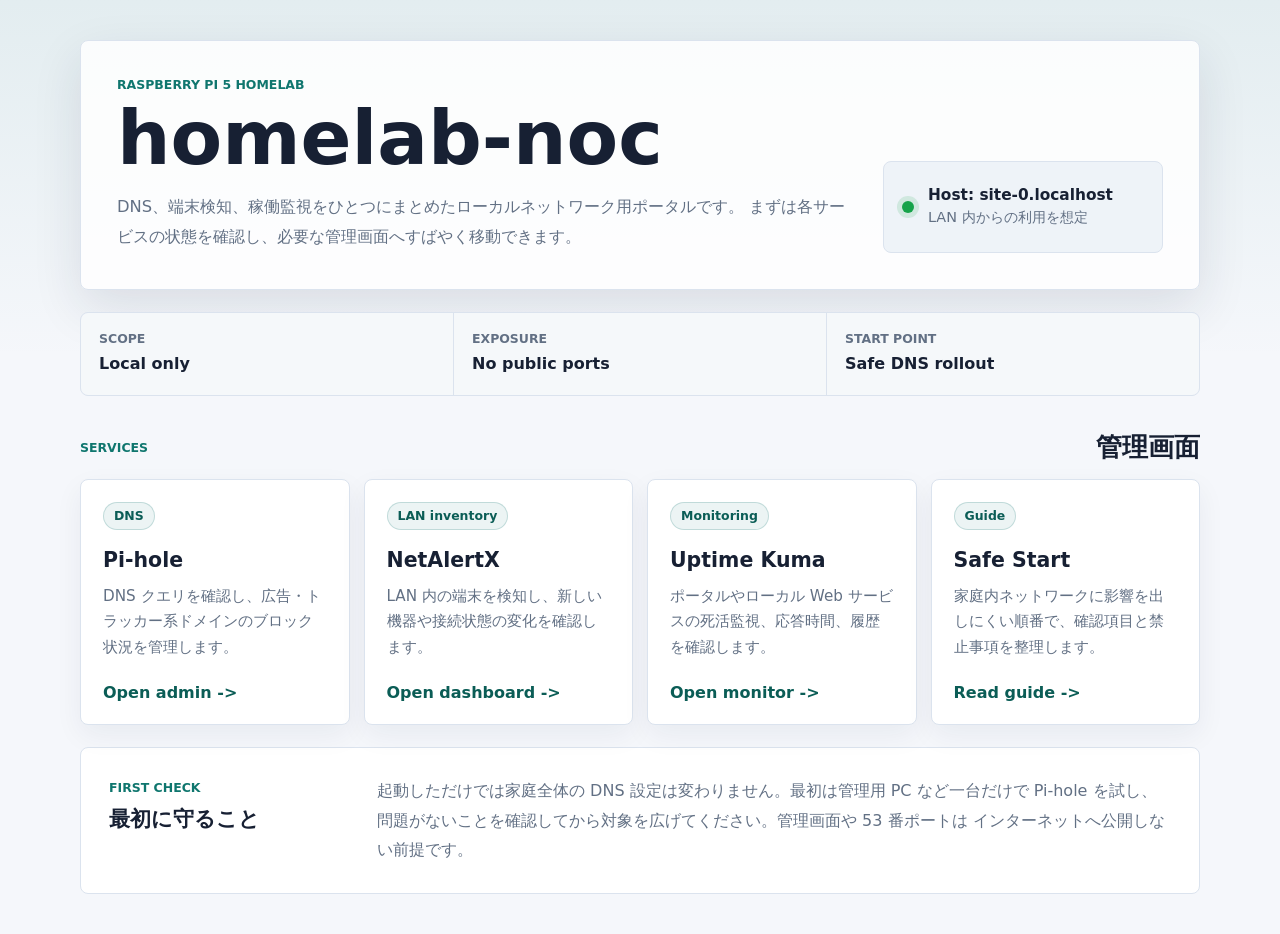
==== portal/index.html @ 11b99c57 "Initial commit: homelab-noc v2" ====
<!doctype html>
<html lang="ja">
<head>
  <meta charset="utf-8" />
  <meta name="viewport" content="width=device-width, initial-scale=1" />
  <title>homelab-noc Portal</title>
  <link rel="stylesheet" href="./style.css" />
</head>
<body>
  <main class="layout">
    <section class="hero">
      <div>
        <p class="eyebrow">Raspberry Pi 5 HomeLab</p>
        <h1>homelab-noc</h1>
        <p class="lead">
          DNS、端末検知、稼働監視をひとつにまとめたローカルネットワーク用ポータルです。
          まずは各サービスの状態を確認し、必要な管理画面へすばやく移動できます。
        </p>
      </div>

      <div class="status-panel" aria-label="portal status">
        <span class="status-dot"></span>
        <div>
          <strong id="hostLabel">Host: loading...</strong>
          <span>LAN 内からの利用を想定</span>
        </div>
      </div>
    </section>

    <section class="summary" aria-label="operational summary">
      <div>
        <span class="summary-label">Scope</span>
        <strong>Local only</strong>
      </div>
      <div>
        <span class="summary-label">Exposure</span>
        <strong>No public ports</strong>
      </div>
      <div>
        <span class="summary-label">Start point</span>
        <strong>Safe DNS rollout</strong>
      </div>
    </section>

    <section class="section-heading">
      <p class="eyebrow">Services</p>
      <h2>管理画面</h2>
    </section>

    <section class="cards" aria-label="service links">
      <a class="card" id="piholeLink" href="#">
        <span class="tag">DNS</span>
        <h3>Pi-hole</h3>
        <p>DNS クエリを確認し、広告・トラッカー系ドメインのブロック状況を管理します。</p>
        <span class="open">Open admin</span>
      </a>

      <a class="card" id="netalertxLink" href="#">
        <span class="tag">LAN inventory</span>
        <h3>NetAlertX</h3>
        <p>LAN 内の端末を検知し、新しい機器や接続状態の変化を確認します。</p>
        <span class="open">Open dashboard</span>
      </a>

      <a class="card" id="uptimeLink" href="#">
        <span class="tag">Monitoring</span>
        <h3>Uptime Kuma</h3>
        <p>ポータルやローカル Web サービスの死活監視、応答時間、履歴を確認します。</p>
        <span class="open">Open monitor</span>
      </a>

      <a class="card" href="./safe-start.html">
        <span class="tag">Guide</span>
        <h3>Safe Start</h3>
        <p>家庭内ネットワークに影響を出しにくい順番で、確認項目と禁止事項を整理します。</p>
        <span class="open">Read guide</span>
      </a>
    </section>

    <section class="notice">
      <div>
        <p class="eyebrow">First check</p>
        <h2>最初に守ること</h2>
      </div>
      <p>
        起動しただけでは家庭全体の DNS 設定は変わりません。最初は管理用 PC など一台だけで
        Pi-hole を試し、問題がないことを確認してから対象を広げてください。管理画面や 53 番ポートは
        インターネットへ公開しない前提です。
      </p>
    </section>
  </main>
  <script src="./main.js"></script>
</body>
</html>
---- portal/style.css ----
:root {
  --bg: #f5f7fb;
  --surface: #ffffff;
  --surface-soft: #eef3f8;
  --text: #172033;
  --muted: #627084;
  --line: #dbe3ee;
  --accent: #0f766e;
  --accent-strong: #0b5d56;
  --shadow: 0 18px 50px rgba(25, 39, 64, 0.11);
}

* {
  box-sizing: border-box;
}

html {
  background: var(--bg);
}

body {
  margin: 0;
  min-height: 100vh;
  font-family: Inter, ui-sans-serif, system-ui, -apple-system, BlinkMacSystemFont, "Segoe UI", sans-serif;
  color: var(--text);
  background:
    linear-gradient(180deg, rgba(15, 118, 110, 0.08), rgba(245, 247, 251, 0) 360px),
    var(--bg);
}

a {
  color: inherit;
}

.layout {
  width: min(1120px, calc(100% - 40px));
  margin: 0 auto;
  padding: 40px 0;
}

.narrow {
  width: min(860px, calc(100% - 40px));
}

.hero {
  display: grid;
  grid-template-columns: minmax(0, 1fr) 280px;
  gap: 28px;
  align-items: end;
  padding: 36px;
  border: 1px solid var(--line);
  border-radius: 8px;
  background: rgba(255, 255, 255, 0.86);
  box-shadow: var(--shadow);
}

.hero.small {
  grid-template-columns: minmax(0, 1fr) auto;
  align-items: center;
  padding: 30px;
}

.eyebrow {
  margin: 0 0 10px;
  color: var(--accent);
  font-size: 0.78rem;
  font-weight: 800;
  letter-spacing: 0;
  text-transform: uppercase;
}

h1,
h2,
h3,
p {
  overflow-wrap: anywhere;
}

h1 {
  margin: 0;
  font-size: clamp(2.4rem, 6vw, 4.7rem);
  line-height: 0.96;
  letter-spacing: 0;
}

h2,
h3 {
  margin: 0;
  letter-spacing: 0;
}

.lead {
  max-width: 760px;
  margin: 18px 0 0;
  color: var(--muted);
  line-height: 1.85;
  font-size: 1.02rem;
}

.status-panel {
  display: flex;
  gap: 14px;
  align-items: center;
  min-height: 92px;
  padding: 18px;
  border: 1px solid var(--line);
  border-radius: 8px;
  background: var(--surface-soft);
}

.status-panel div {
  display: grid;
  gap: 4px;
}

.status-panel strong {
  font-size: 0.96rem;
}

.status-panel span:not(.status-dot) {
  color: var(--muted);
  font-size: 0.9rem;
}

.status-dot {
  width: 12px;
  height: 12px;
  flex: 0 0 auto;
  border-radius: 999px;
  background: #16a34a;
  box-shadow: 0 0 0 5px rgba(22, 163, 74, 0.14);
}

.summary {
  display: grid;
  grid-template-columns: repeat(3, minmax(0, 1fr));
  gap: 1px;
  margin: 22px 0 34px;
  overflow: hidden;
  border: 1px solid var(--line);
  border-radius: 8px;
  background: var(--line);
}

.summary > div {
  display: grid;
  gap: 5px;
  min-height: 82px;
  padding: 18px;
  background: rgba(255, 255, 255, 0.74);
}

.summary-label {
  color: var(--muted);
  font-size: 0.78rem;
  font-weight: 700;
  text-transform: uppercase;
}

.summary strong {
  font-size: 1rem;
}

.section-heading {
  display: flex;
  justify-content: space-between;
  align-items: end;
  gap: 16px;
  margin-bottom: 14px;
}

.section-heading h2 {
  font-size: 1.6rem;
}

.cards {
  display: grid;
  grid-template-columns: repeat(4, minmax(0, 1fr));
  gap: 14px;
}

.card {
  display: flex;
  flex-direction: column;
  min-height: 245px;
  padding: 22px;
  border: 1px solid var(--line);
  border-radius: 8px;
  background: var(--surface);
  color: var(--text);
  text-decoration: none;
  box-shadow: 0 10px 28px rgba(25, 39, 64, 0.06);
  transition: transform 160ms ease, border-color 160ms ease, box-shadow 160ms ease;
}

.card:hover,
.card:focus-visible {
  transform: translateY(-3px);
  border-color: rgba(15, 118, 110, 0.5);
  box-shadow: 0 18px 42px rgba(25, 39, 64, 0.12);
  outline: none;
}

.tag {
  display: inline-flex;
  align-items: center;
  align-self: flex-start;
  min-height: 28px;
  padding: 4px 10px;
  border: 1px solid rgba(15, 118, 110, 0.2);
  border-radius: 999px;
  background: rgba(15, 118, 110, 0.08);
  color: var(--accent-strong);
  font-size: 0.78rem;
  font-weight: 800;
}

.card h3 {
  margin-top: 18px;
  font-size: 1.28rem;
}

.card p {
  margin: 12px 0 22px;
  color: var(--muted);
  line-height: 1.7;
  font-size: 0.95rem;
}

.open {
  margin-top: auto;
  color: var(--accent-strong);
  font-weight: 800;
}

.open::after,
.back::after {
  content: " ->";
}

.notice {
  display: grid;
  grid-template-columns: 240px minmax(0, 1fr);
  gap: 28px;
  margin-top: 22px;
  padding: 28px;
  border: 1px solid var(--line);
  border-radius: 8px;
  background: var(--surface);
  color: var(--muted);
  line-height: 1.85;
}

.notice h2 {
  color: var(--text);
  font-size: 1.34rem;
}

.notice p {
  margin: 0;
}

.back {
  display: inline-flex;
  align-items: center;
  justify-content: center;
  min-height: 42px;
  padding: 8px 14px;
  border: 1px solid rgba(15, 118, 110, 0.26);
  border-radius: 8px;
  background: rgba(15, 118, 110, 0.08);
  color: var(--accent-strong);
  font-weight: 800;
  text-decoration: none;
}

.guide {
  display: grid;
  grid-template-columns: 1fr;
  gap: 0;
  padding: 0;
  overflow: hidden;
}

.guide-step,
.rules {
  padding: 26px;
  border-bottom: 1px solid var(--line);
}

.guide-step {
  display: grid;
  grid-template-columns: 38px minmax(0, 1fr);
  gap: 16px;
}

.guide-step > span {
  display: grid;
  place-items: center;
  width: 34px;
  height: 34px;
  border-radius: 999px;
  background: var(--accent);
  color: white;
  font-weight: 800;
}

.guide-step h2,
.rules h2 {
  margin-bottom: 8px;
}

.rules {
  border-bottom: 0;
}

ul {
  margin: 12px 0 0;
  padding-left: 1.2rem;
}

li + li {
  margin-top: 8px;
}

@media (max-width: 920px) {
  .hero,
  .hero.small {
    grid-template-columns: 1fr;
    align-items: start;
  }

  .status-panel {
    max-width: 420px;
  }

  .cards {
    grid-template-columns: repeat(2, minmax(0, 1fr));
  }

  .notice {
    grid-template-columns: 1fr;
    gap: 14px;
  }
}

@media (max-width: 620px) {
  .layout {
    width: min(100% - 24px, 1120px);
    padding: 24px 0;
  }

  .hero,
  .hero.small,
  .notice {
    padding: 20px;
  }

  .summary,
  .cards {
    grid-template-columns: 1fr;
  }

  .summary > div {
    min-height: 72px;
  }

  .card {
    min-height: 210px;
  }

  .guide {
    padding: 0;
  }

  .guide-step,
  .rules {
    padding: 20px;
  }
}
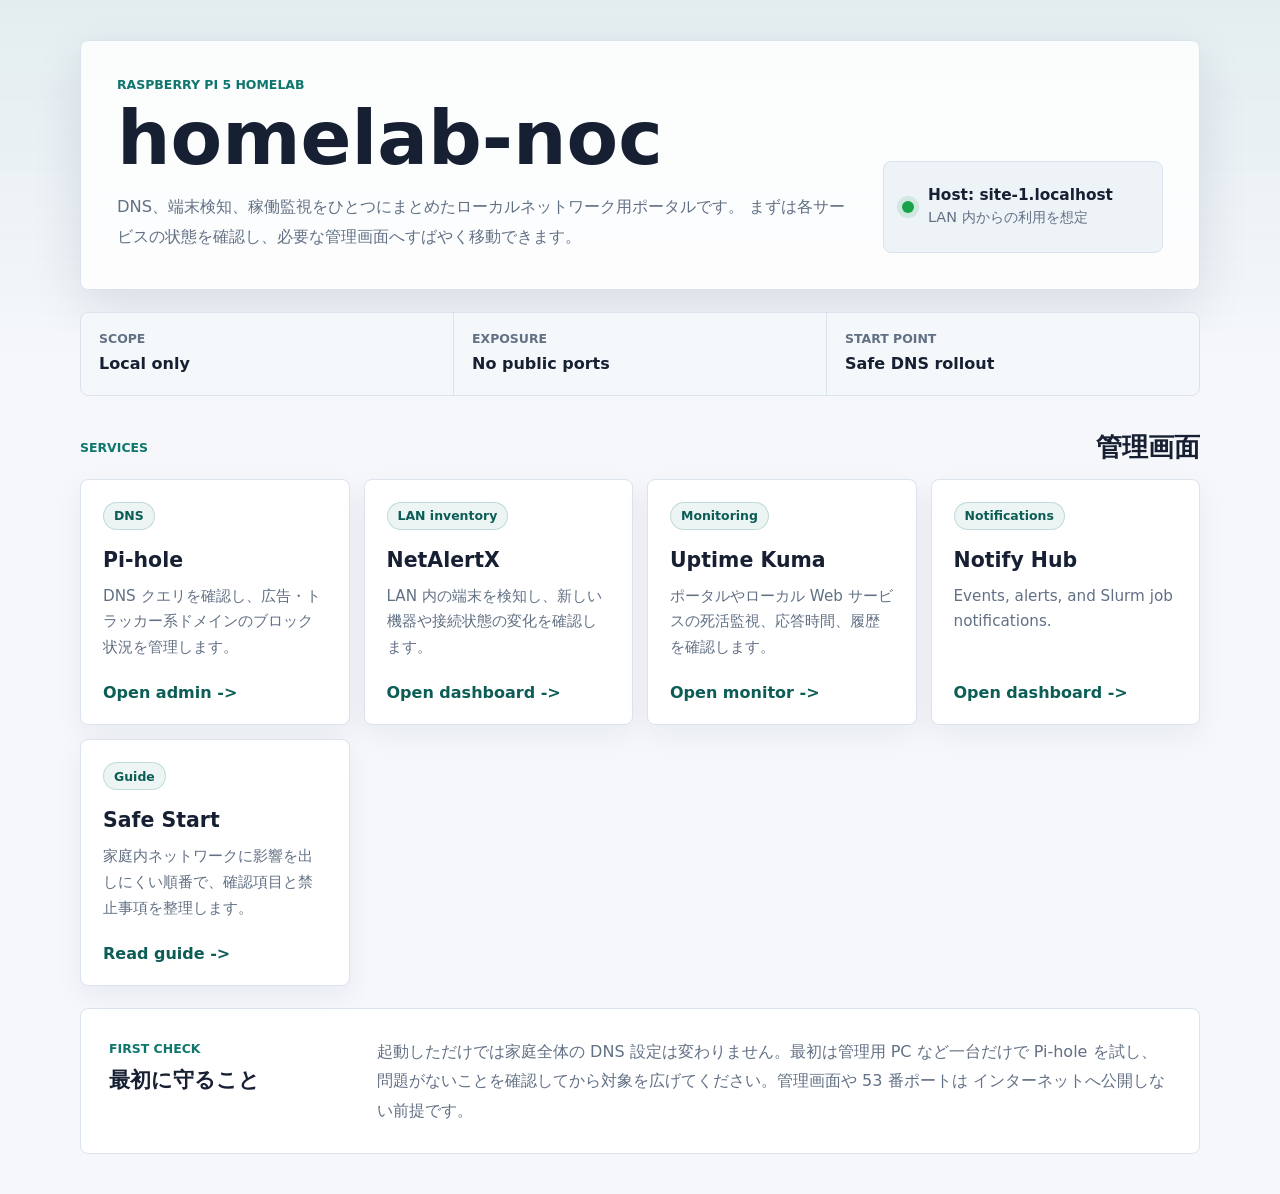
==== commit 317f0917: "feat: add Notify Hub sub-project (Phase 1-2) Add FastAPI-based event aggregation service as services" ====
--- a/portal/index.html
+++ b/portal/index.html
@@ -69,6 +69,13 @@
         <span class="open">Open monitor</span>
       </a>
 
+      <a class="card" id="notifyLink" href="#">
+        <span class="tag">Notifications</span>
+        <h3>Notify Hub</h3>
+        <p>Events, alerts, and Slurm job notifications.</p>
+        <span class="open">Open dashboard</span>
+      </a>
+
       <a class="card" href="./safe-start.html">
         <span class="tag">Guide</span>
         <h3>Safe Start</h3>
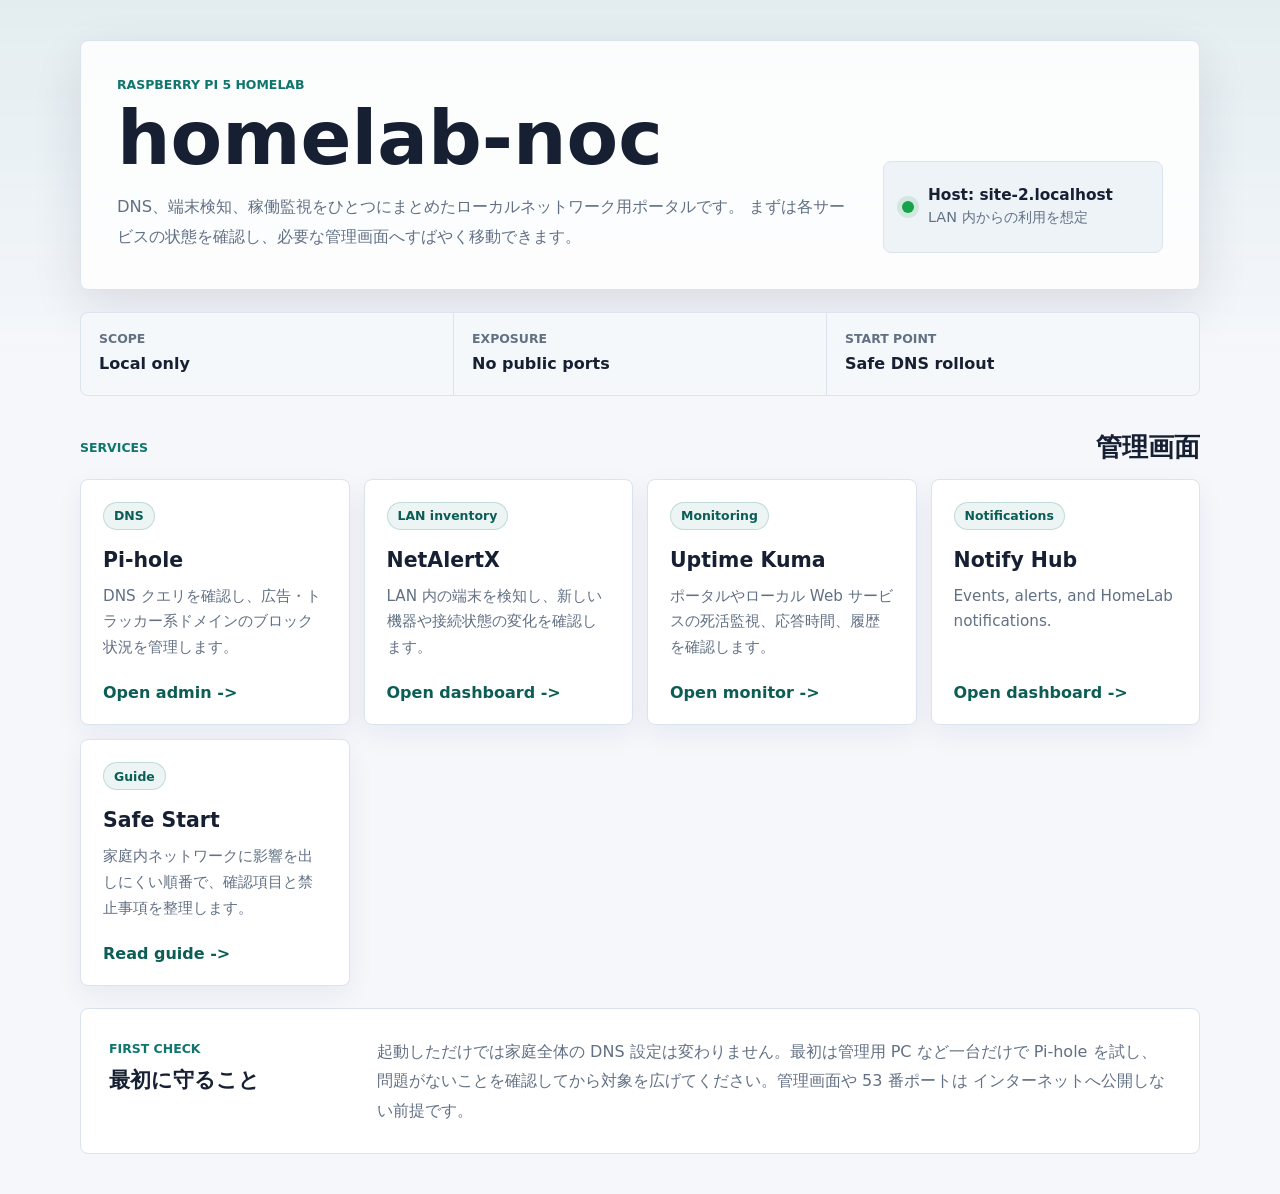
==== commit 12570f29: "refactor: remove Slurm monitoring from Notify Hub Slurm SSH pull monitoring is removed entirely. The" ====
--- a/portal/index.html
+++ b/portal/index.html
@@ -72,7 +72,7 @@
       <a class="card" id="notifyLink" href="#">
         <span class="tag">Notifications</span>
         <h3>Notify Hub</h3>
-        <p>Events, alerts, and Slurm job notifications.</p>
+        <p>Events, alerts, and HomeLab notifications.</p>
         <span class="open">Open dashboard</span>
       </a>
 
